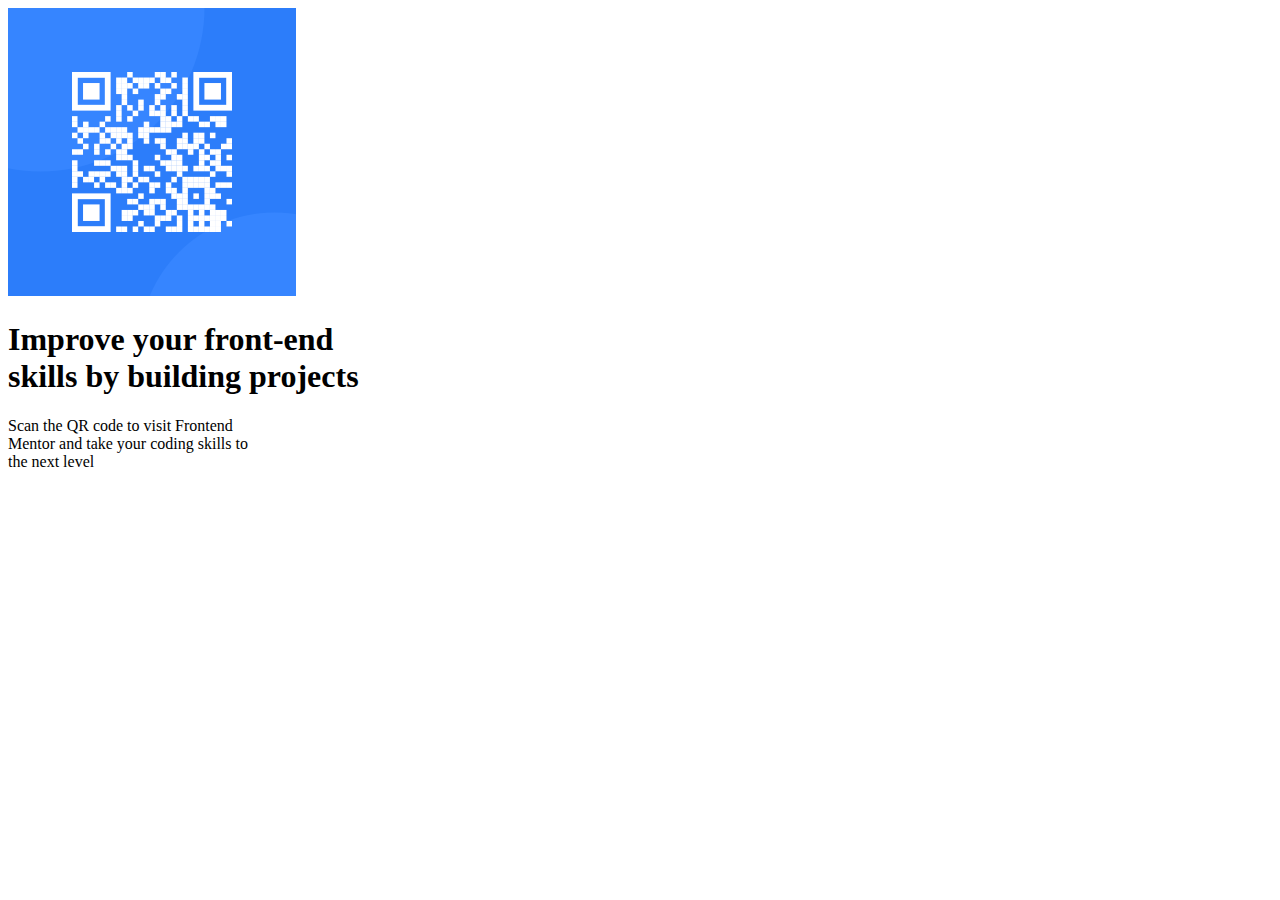
==== qrcode.html @ 540433bb "Add files via upload" ====
<!DOCTYPE html>
<html lang="en">
<head>
    <meta charset="UTF-8">
    <meta http-equiv="X-UA-Compatible" content="IE=edge">
    <meta name="viewport" content="width=device-width, initial-scale=1.0">
    <title>Qr code front end mentor</title>
    <link href="https://fonts.googleapis.com/css2?family=Outfit&family=Space+Mono&display=swap" rel="stylesheet">
</head>
<body>
    <div id="mainpart">
        <img src="./images/image-qr-code.png" alt="qr not found" id="qrcode" width="288">
        <h1 class="titre"> Improve your front-end <br> skills by building projects</h1>
        <p class="sous-titre">Scan the QR code to visit Frontend <br> Mentor and take your coding skills to <br> the next level</p>
    </div>

</body>
<style>
    
</style>
</html>
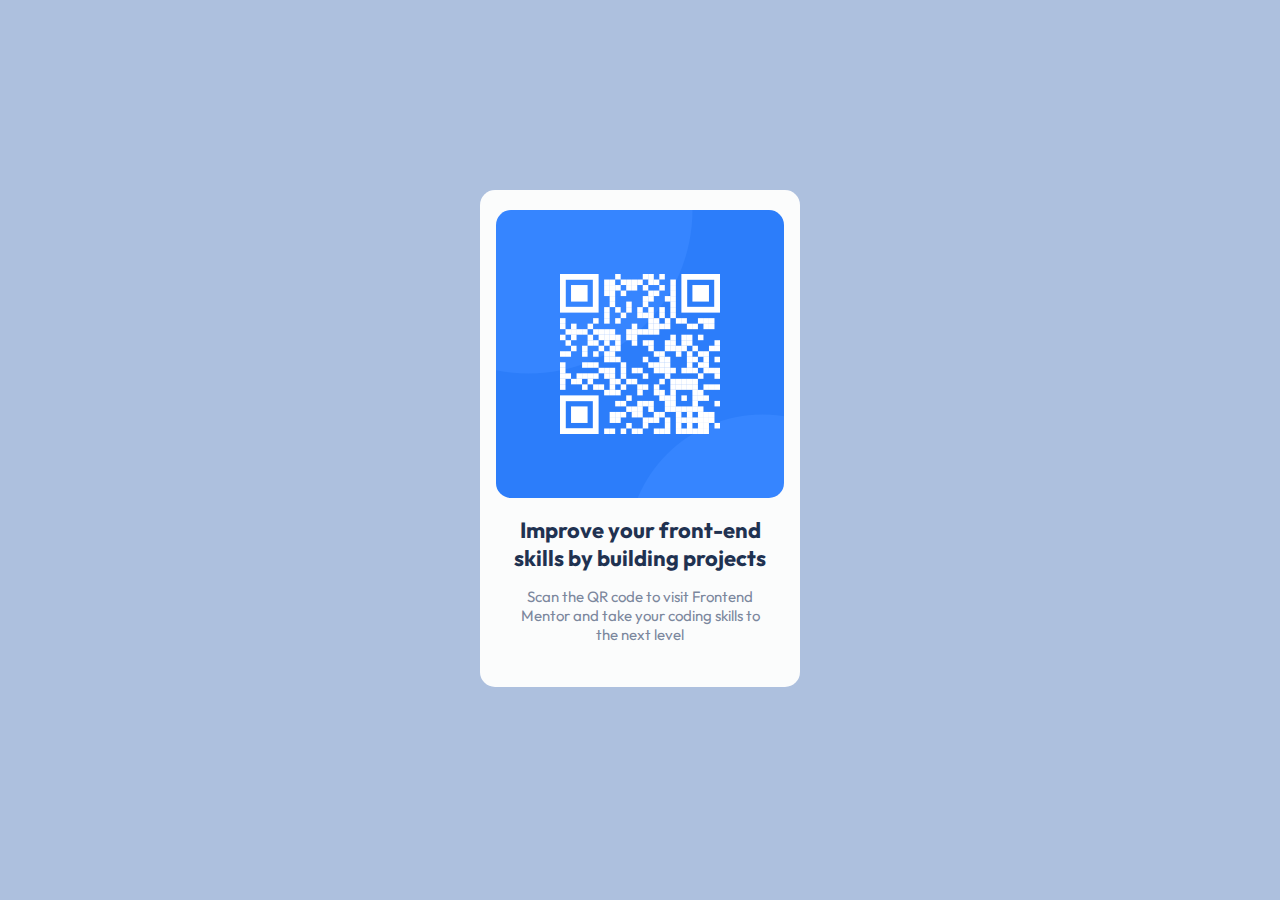
==== commit 8cc096f9: "Update qrcode.html" ====
--- a/qrcode.html
+++ b/qrcode.html
@@ -6,6 +6,7 @@
     <meta name="viewport" content="width=device-width, initial-scale=1.0">
     <title>Qr code front end mentor</title>
     <link href="https://fonts.googleapis.com/css2?family=Outfit&family=Space+Mono&display=swap" rel="stylesheet">
+     <link rel="stylesheet" href="./qrcode.css">
 </head>
 <body>
     <div id="mainpart">
@@ -18,4 +19,4 @@
 <style>
     
 </style>
-</html>+</html>
--- a/qrcode.css
+++ b/qrcode.css
@@ -0,0 +1,49 @@
+* {
+    box-sizing: border box
+}
+body {
+    color:solid rgba(22, 16, 16, 0.753);
+    background-color: rgba(107, 142, 196, 0.555);
+}
+
+div {
+    display: block;
+    margin-left: auto;
+    margin-right: auto;
+    margin-top: 15%;
+    text-align: center;
+    width: 320px;
+    height: 497px;
+    background-color: rgba(253, 253, 253, 0.973);
+    border-radius: 15px;
+
+}
+.titre {
+    font-family: 'Outfit', sans-serif;
+    font-size: 22px;
+    font-weight: 700;
+    letter-spacing: 0px;
+    text-align: center;
+    color: hsl(218, 44%, 22%);
+    }
+
+.sous-titre {
+    font-family: 'Outfit', sans-serif;
+    font-size: 15px;
+    font-weight: 400;
+    line-height: 19px;
+
+    text-align: center;
+    color: hsl(220, 15%, 55%);
+    }
+#qrcode {
+    border-radius: 15px;
+    margin-top: 20px;
+    transition: 1s ease;
+   }
+
+#qrcode:hover {
+    transform: scale(1.02);
+    border-color: #2f9ed1;
+    box-shadow: 0 0 1rem #ffc600;
+}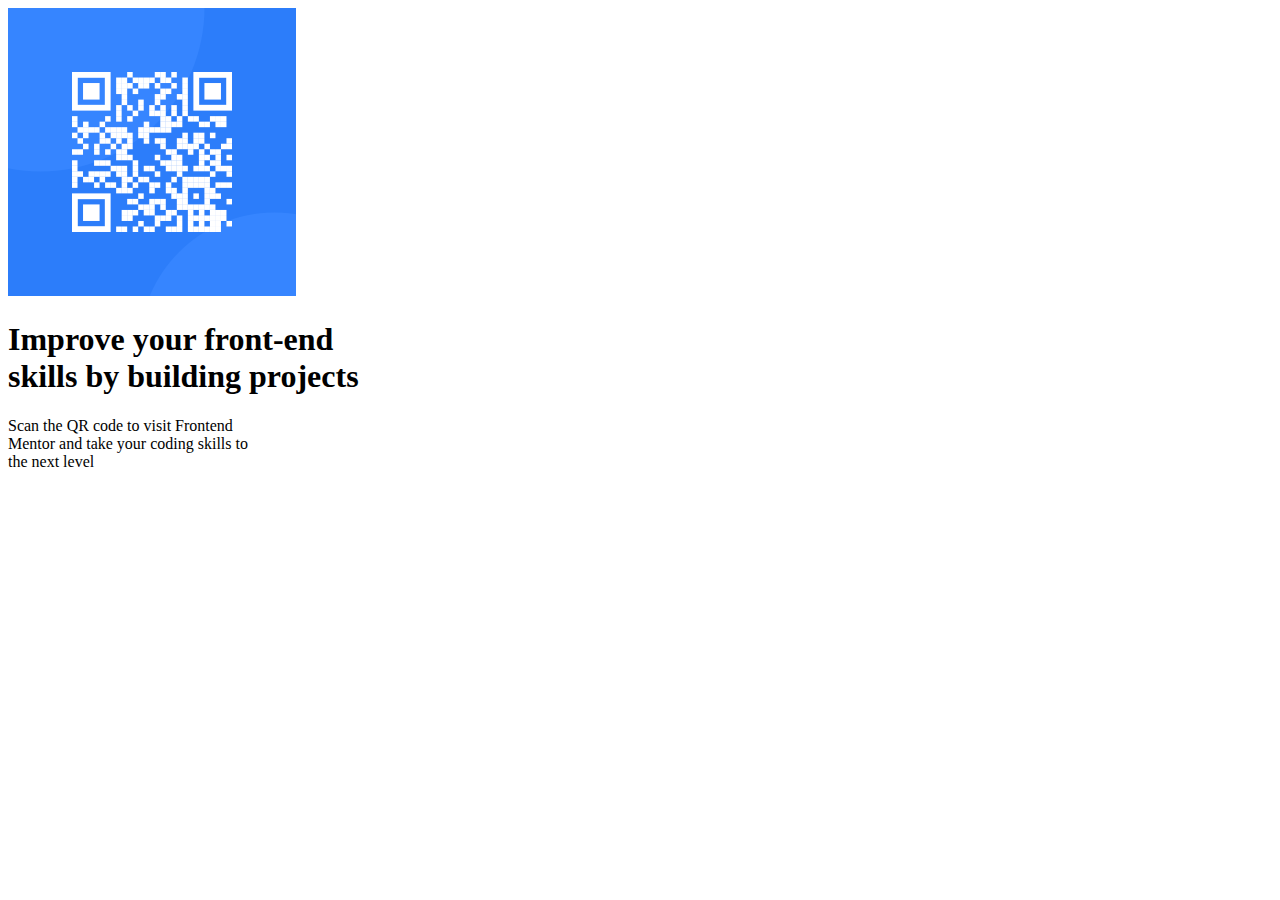
==== commit 86c87953: "Update qrcode.html" ====
--- a/qrcode.html
+++ b/qrcode.html
@@ -6,7 +6,7 @@
     <meta name="viewport" content="width=device-width, initial-scale=1.0">
     <title>Qr code front end mentor</title>
     <link href="https://fonts.googleapis.com/css2?family=Outfit&family=Space+Mono&display=swap" rel="stylesheet">
-     <link rel="stylesheet" href="./qrcode.css">
+    <link rel="stylesheet" href="./style.css">
 </head>
 <body>
     <div id="mainpart">
